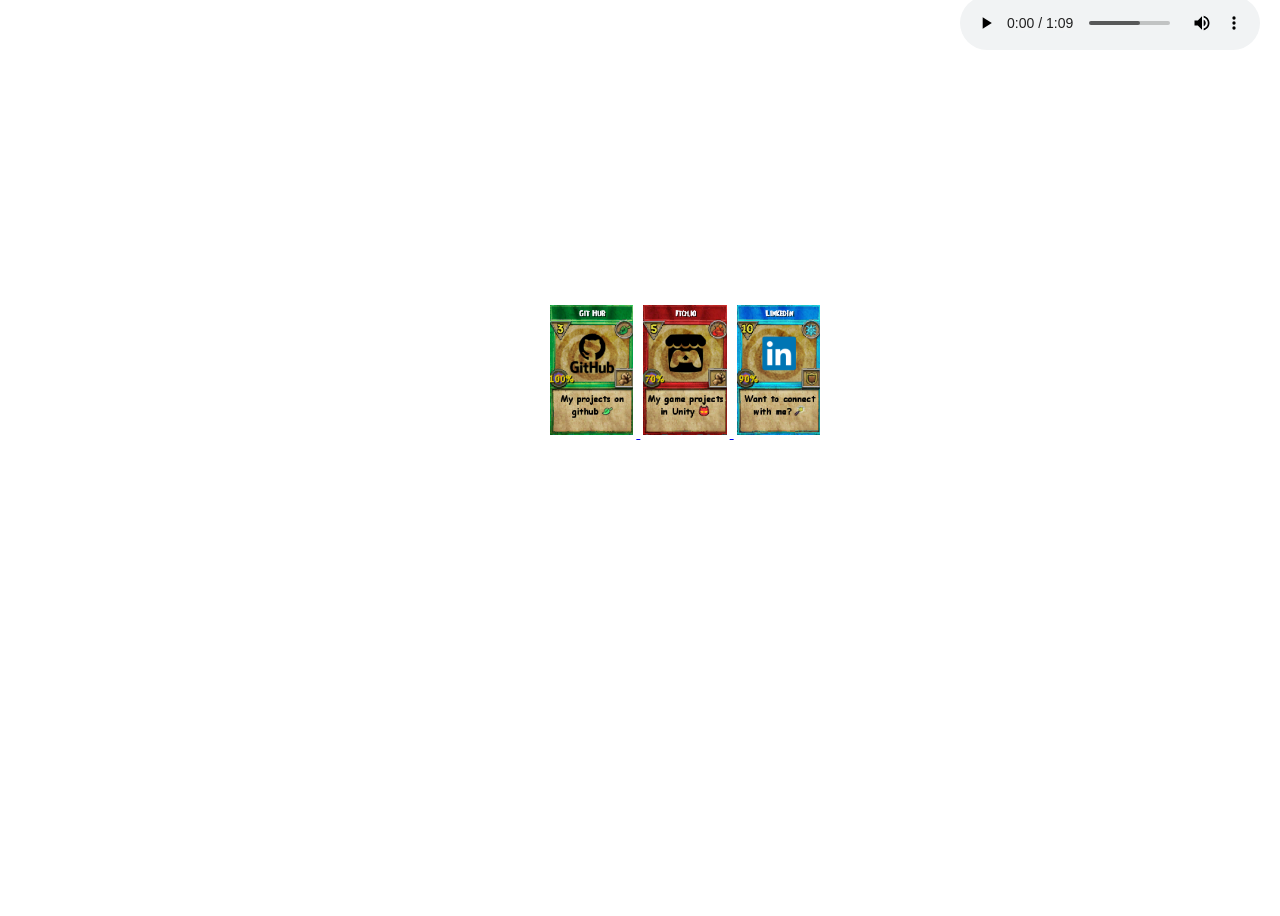
==== index.html @ d1ace274 "First Commit" ====
<!DOCTYPE html> <!-- Menitons its using HTML5-->
<html> <!-- Start of my webpage-->
<head> <!-- defines the page's title, character set, links to stylesheets, and scripts-->
    <meta charset="UTF-8" /> <!-- Universal computer letter property-->
    <title>Portfolio</title><!-- Bookmark name-->
    <link rel="stylesheet" href="layout.css"> <!-- links the location of the casscading style sheet-->
    <link rel="icon" sizes="48x48" href="Images/Ice.png"> <!-- Sets icon for bookmark -->
    <style type="text/css">
</style>
</head>
<body><!-- Information between body is displayed on screen-->
<video autoplay muted loop id="bgVideo">
    <source src="Images/Battle.mp4" type="video/mp4">
</video>
    <audio id="hoverSound" style="display: none;">
    <source src="Audio/SpellHover.wav" type="audio/mpeg" >
    </audio>
    <audio controls id="myAudio" autoplay loop>
    <source src="Audio/Wizard101BattleTheme.mp3" type="audio/mpeg" >
</audio>
    <div class="mycards">
        <div class="borderd">
            <a href="https://github.com/CodeWolfHound" target="_blank" class="image-click-link" id="image-git-link">
                <img src="Images/github wizard101.jpg" class="card" alt="Link to github">
            </a>
            <a href="https://clumsybonesstudio.itch.io/" target="_blank" class="image-click-link" id="image-itch-link">
                <img src="Images/itch wizard101.jpg" class="card" alt="Link to itch">
            </a>
            <a href="https://www.linkedin.com/in/reeni-rivera/" target="_blank" class="image-click-link" id="image-linkedin-link">
                <img src="Images/LinkedInWizard101.jpg" class="card" alt="Link to linked in">
            </a>
        </div>
    </div>
<script>//Plays music when page starts
  document.addEventListener('DOMContentLoaded', function() {
  var audio = document.getElementById('myAudio');
  audio.volume = 0.02; // Set volume to 20%
  audio.play();
});
</script>
<script>//Plays audio sound when hovering over card 
document.addEventListener('DOMContentLoaded', function() {
  var audio = document.getElementById('hoverSound');
  document.querySelectorAll('img').forEach(function(img) {
    img.addEventListener('mouseenter', function() {
      audio.currentTime = 0; // Restart sound
      audio.volume = 0.3
      audio.play();
    });
  });
});
</script>
</body>
</html><!-- end of my webpage-->
---- layout.css ----
body {
    /* background-image: url("Images/27SecBattleFixed.gif");
    background-size: auto; /* Width fills viewport, height stays natural
    background-repeat: no-repeat;
    background-position: center bottom;
    background-attachment: fixed; */
    overflow: hidden;
    cursor: url("Images/w101wandCursor.cur"), auto;
}
audio {
    position: fixed; /* Takes it out of normal flow, relative to viewport */
    bottom: 850px;    /* 20 pixels from the bottom of the screen */
    right: 20px;     /* 20 pixels from the right of the screen */
    z-index: 1000;   /* Ensures it stays on top of other content */
}
.mycards {
  display: flex;
  justify-content: center;
  align-items: center;
  height: 100dvh; 
  z-index:1000 ;
  /* border: 2px solid rgb(194, 236, 7); */
}
.borderd {
  /*border: 2px solid rgb(194, 236, 7);
  outline: 2px solid rgb(248, 10, 10);*/
  height: auto;
  transform: translate(45px,-86px);
}
.card {
  height: 130px;
  margin: 3px;
}
img {
  transition: transform 0.3s;
}
img:hover {
  transform: scale(1.5);      /* Scales image to 120% */
  transition: transform 0.3s; /* Smooth animation */
}
a:hover {
  cursor: url("Images/w101wandCursor.cur"), auto;
}
#bgVideo {
  position: fixed;
  right: 0;
  bottom: 0;
  /* min-width: 100vw;
  min-height: 100vh; */
  min-height: 100vh;
  min-height: 100dvh;
  width: auto;
  height: auto;
  z-index: -1;
  object-fit: cover;
}
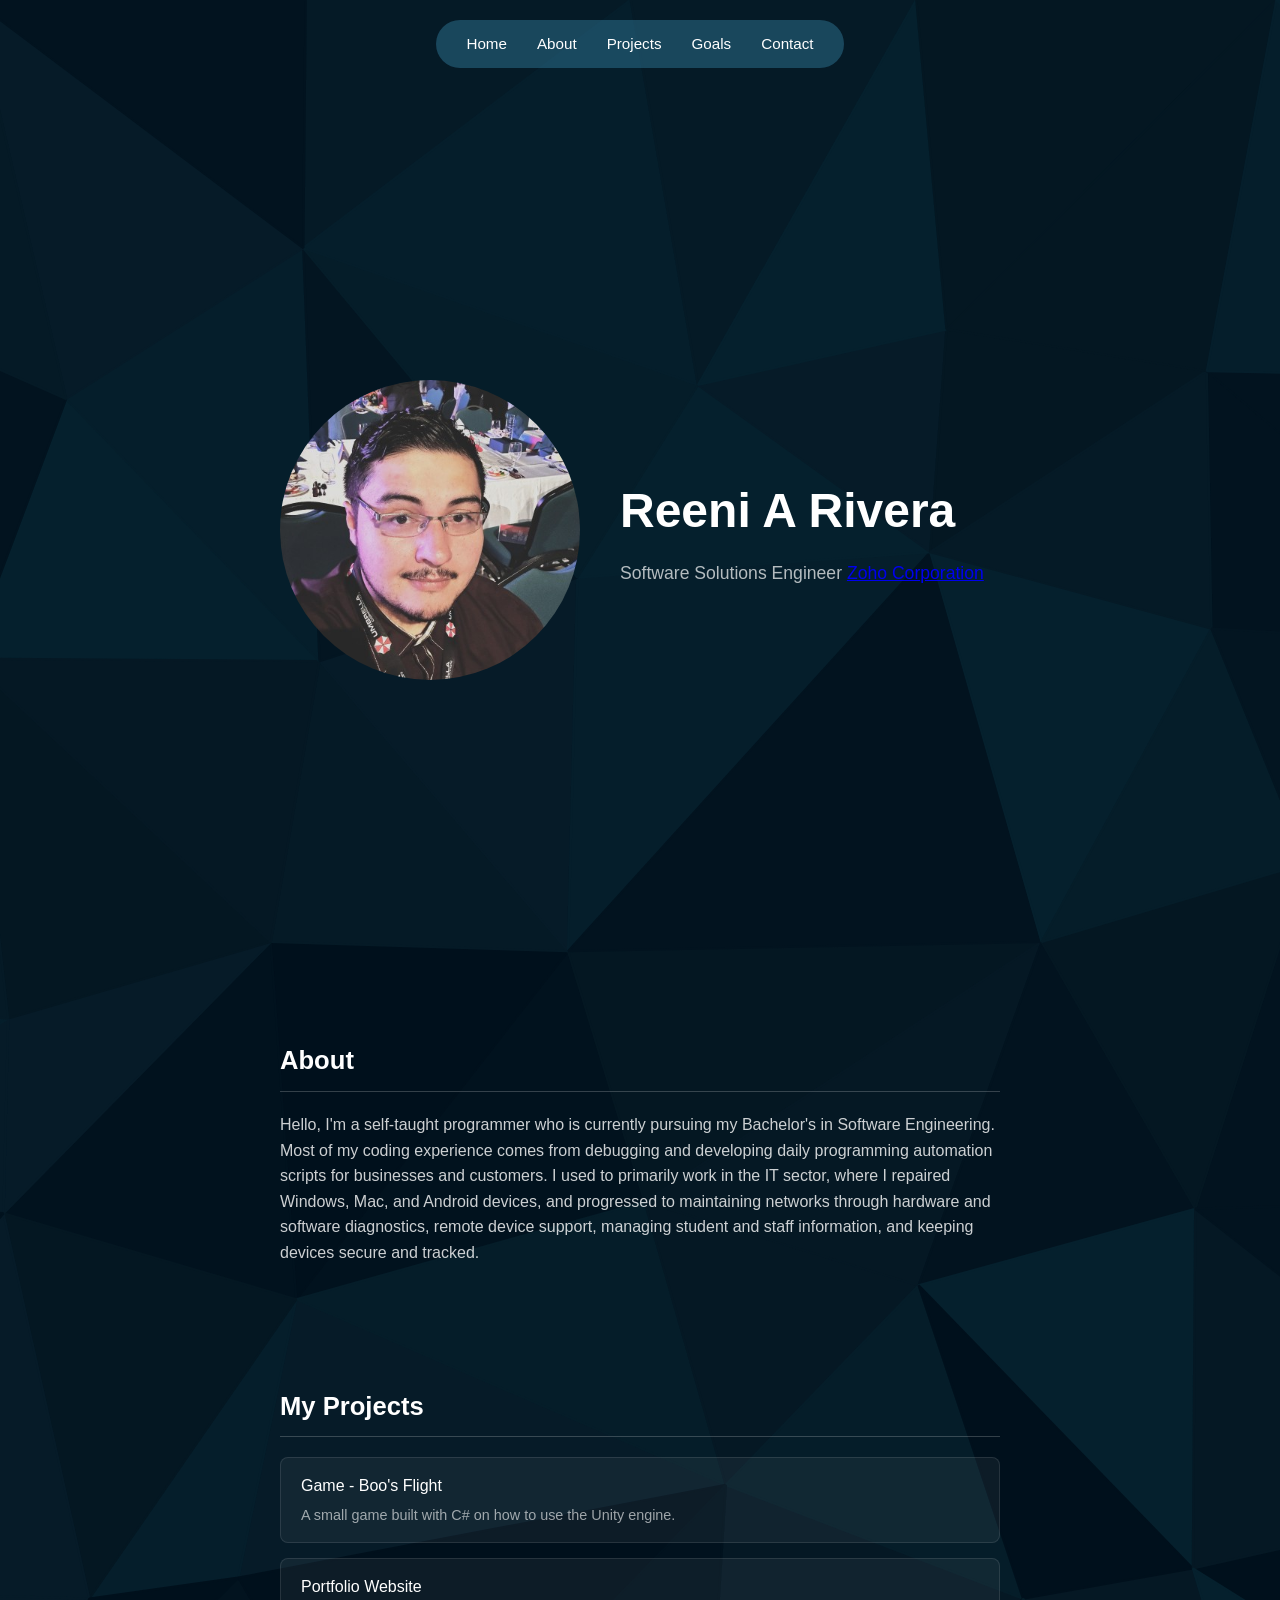
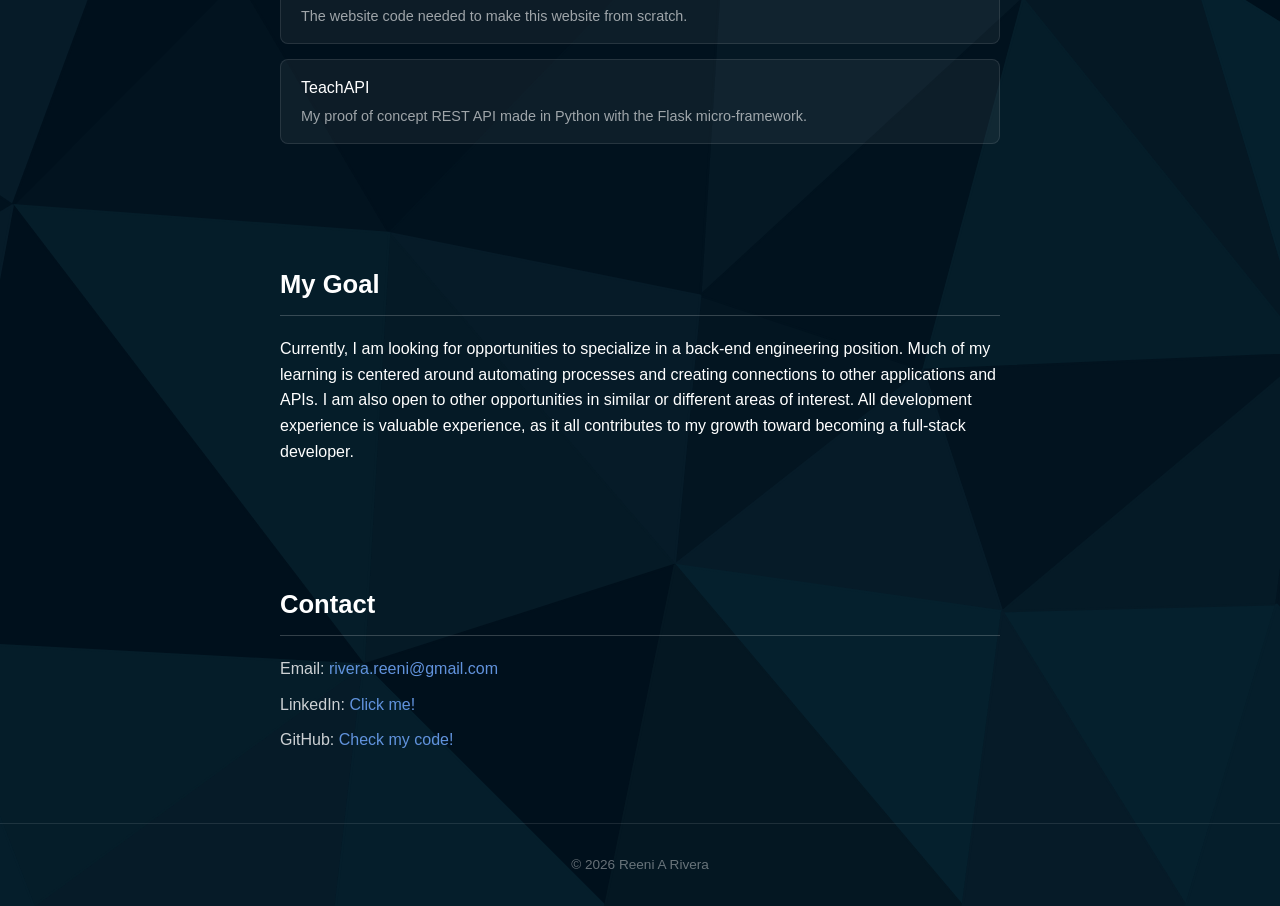
==== commit 58a37d50: "Website overhaul" ====
--- a/index.html
+++ b/index.html
@@ -1,54 +1,77 @@
-<!DOCTYPE html> <!-- Menitons its using HTML5-->
-<html> <!-- Start of my webpage-->
-<head> <!-- defines the page's title, character set, links to stylesheets, and scripts-->
-    <meta charset="UTF-8" /> <!-- Universal computer letter property-->
-    <title>Portfolio</title><!-- Bookmark name-->
-    <link rel="stylesheet" href="layout.css"> <!-- links the location of the casscading style sheet-->
-    <link rel="icon" sizes="48x48" href="Images/Ice.png"> <!-- Sets icon for bookmark -->
-    <style type="text/css">
-</style>
+<!DOCTYPE html>
+<html lang="en">
+<head>
+    <meta charset="UTF-8">
+    <meta name="viewport" content="width=device-width, initial-scale=1.0">
+    <title>Reenis Portfolio</title>
+    <link rel="stylesheet" href="style.css"/>
 </head>
-<body><!-- Information between body is displayed on screen-->
-<video autoplay muted loop id="bgVideo">
-    <source src="Images/Battle.mp4" type="video/mp4">
-</video>
-    <audio id="hoverSound" style="display: none;">
-    <source src="Audio/SpellHover.wav" type="audio/mpeg" >
-    </audio>
-    <audio controls id="myAudio" autoplay loop>
-    <source src="Audio/Wizard101BattleTheme.mp3" type="audio/mpeg" >
-</audio>
-    <div class="mycards">
-        <div class="borderd">
-            <a href="https://github.com/CodeWolfHound" target="_blank" class="image-click-link" id="image-git-link">
-                <img src="Images/github wizard101.jpg" class="card" alt="Link to github">
-            </a>
-            <a href="https://clumsybonesstudio.itch.io/" target="_blank" class="image-click-link" id="image-itch-link">
-                <img src="Images/itch wizard101.jpg" class="card" alt="Link to itch">
-            </a>
-            <a href="https://www.linkedin.com/in/reeni-rivera/" target="_blank" class="image-click-link" id="image-linkedin-link">
-                <img src="Images/LinkedInWizard101.jpg" class="card" alt="Link to linked in">
-            </a>
-        </div>
-    </div>
-<script>//Plays music when page starts
-  document.addEventListener('DOMContentLoaded', function() {
-  var audio = document.getElementById('myAudio');
-  audio.volume = 0.02; // Set volume to 20%
-  audio.play();
-});
-</script>
-<script>//Plays audio sound when hovering over card 
-document.addEventListener('DOMContentLoaded', function() {
-  var audio = document.getElementById('hoverSound');
-  document.querySelectorAll('img').forEach(function(img) {
-    img.addEventListener('mouseenter', function() {
-      audio.currentTime = 0; // Restart sound
-      audio.volume = 0.3
-      audio.play();
-    });
-  });
-});
-</script>
+<body>
+    
+    <header>
+        <nav>
+            <a href="#hero">Home</a>
+            <a href="#about">About</a>
+            <a href="#projects">Projects</a>
+            <a href="#goals">Goals</a>
+            <a href="#contact">Contact</a>
+        </nav>
+    </header>
+    
+    <main>
+
+        <section id="hero">
+            <div class="hero-content">
+                <img src="images/profile.jpeg" alt="Reeni A Rivera" class="profile-img"/>
+                <div class="hero-text">
+                    <h1>Reeni A Rivera</h1>
+                    <p>Software Solutions Engineer 
+                        <a href="https://www.zoho.com/" target="_blank" rel="noopener noreferrer">Zoho Corporation</a>
+                    </p>
+                </div>
+            </div>
+        </section>
+
+        <section id="about">
+            <h2>About</h2>
+            <p>Hello, I'm a self-taught programmer who is currently pursuing my Bachelor's in Software Engineering. Most of my coding experience comes from debugging and developing daily programming automation scripts for businesses and customers. I used to primarily work in the IT sector, where I repaired Windows, Mac, and Android devices, and progressed to maintaining networks through hardware and software diagnostics, remote device support, managing student and staff information, and keeping devices secure and tracked.</p>
+        </section>
+
+        <section id="projects">
+            <h2>My Projects</h2>
+            <ul class="project-list">
+                <li>
+                    <a href="https://clumsybonesstudio.itch.io/boos-flight" target="_blank" rel="noopener noreferrer">Game - Boo's Flight</a>
+                    <p>A small game built with C# on how to use the Unity engine.</p>
+                </li>
+                <li>
+                    <a href="https://github.com/CodeWolfHound/portfolio-website" target="_blank" rel="noopener noreferrer">Portfolio Website</a>
+                    <p>The website code needed to make this website from scratch.</p>
+                </li>
+                <li>
+                    <a href="https://github.com/CodeWolfHound/TeachAPI" target="_blank" rel="noopener noreferrer">TeachAPI</a>
+                    <p>My proof of concept REST API made in Python with the Flask micro-framework.</p>
+                </li>
+            </ul>
+        </section>
+
+        <section id="goals">
+            <h2>My Goal</h2>
+            <p>Currently, I am looking for opportunities to specialize in a back-end engineering position. Much of my learning is centered around automating processes and creating connections to other applications and APIs. I am also open to other opportunities in similar or different areas of interest. All development experience is valuable experience, as it all contributes to my growth toward becoming a full-stack developer. </p>
+        </section>
+
+        <section id="contact">
+            <h2>Contact</h2>
+            <p>Email: <a href="mailto:rivera.reeni@gmail.com">rivera.reeni@gmail.com</a></p>
+            <p>LinkedIn: <a href="https://www.linkedin.com/in/reeni-rivera/" target="_blank" rel="noopener noreferrer">Click me!</a></p>
+            <p>GitHub: <a href="https://github.com/CodeWolfHound" target="_blank" rel="noopener noreferrer">Check my code!</a></p>
+        </section>
+
+    </main>
+
+    <footer>
+        <p>&copy; 2026 Reeni A Rivera</p>
+    </footer>
+
 </body>
-</html><!-- end of my webpage-->
+</html>
--- a/style.css
+++ b/style.css
@@ -0,0 +1,131 @@
+* {
+    margin: 0;
+    padding: 0;
+    box-sizing: border-box;
+}
+body {
+    background-image: url('images/polygrid.svg');
+    background-position: bottom;
+    background-size: cover;
+    background-repeat: no-repeat;
+    background-color: #1a1a1a;
+    min-height: 100vh;
+    color: rgb(255, 255, 255);
+    font-family: 'Segoe UI', sans-serif;
+    line-height: 1.6;
+}
+header {
+    position: fixed;
+    top: 0;
+    left: 0;
+    width: 100%;
+    padding: 20px 40px;
+    display: flex;
+    justify-content: center;
+    z-index: 1000;
+}
+nav {
+    display: flex;
+    gap: 30px;
+    background-color: rgba(55, 132, 167, 0.425);
+    border-radius: 50px;
+    padding: 12px 30px;
+}
+nav a {
+    color: rgb(255, 255, 255);
+    text-decoration: none;
+    font-size: 0.95rem;
+}
+nav a:hover {
+    text-decoration: underline;
+}
+main {
+    padding-top: 80px;
+}
+section {
+    padding: 60px 40px;
+    max-width: 800px;
+    margin: 0 auto;
+}
+#hero {
+    min-height: 100vh;
+    display: flex;
+    flex-direction: column;
+    justify-content: center;
+    align-items: flex-start;
+    max-width: 800px;
+    margin: 0 auto;
+}
+#hero h1 {
+    font-size: 3rem;
+    margin-bottom: 10px;
+}
+#hero p {
+    font-size: 1.1rem;
+    color: rgba(255, 255, 255, 0.7);
+}
+h2 {
+    font-size: 1.6rem;
+    margin-bottom: 20px;
+    padding-bottom: 10px;
+    border-bottom: 1px solid rgba(255, 255, 255, 0.2);
+}
+#about p {
+    color: rgba(255, 255, 255, 0.8);
+}
+.project-list {
+    list-style: none;
+    display: flex;
+    flex-direction: column;
+    gap: 15px;
+}
+.project-list li {
+    padding: 15px 20px;
+    background-color: rgba(255, 255, 255, 0.05);
+    border-radius: 8px;
+    border: 1px solid rgba(255, 255, 255, 0.1);
+}
+.project-list a {
+    color: rgb(255, 255, 255);
+    text-decoration: none;
+    font-size: 1rem;
+}
+.project-list a:hover {
+    text-decoration: underline;
+}
+.project-list p {
+    color: rgba(255, 255, 255, 0.6);
+    font-size: 0.9rem;
+    margin-top: 5px;
+}
+.hero-content {
+    display: flex;
+    flex-direction: row;
+    align-items: center;
+    gap: 40px;
+}
+.profile-img {
+    width: 300px;
+    height: 300px;
+    border-radius: 50%;
+    object-fit: cover;
+    flex-shrink: 0;
+}
+#contact p {
+    color: rgba(255, 255, 255, 0.8);
+    margin-bottom: 10px;
+}
+#contact a {
+    color: rgb(97, 147, 221);
+    text-decoration: none;
+}
+#contact a:hover {
+    text-decoration: underline;
+}
+footer {
+    text-align: center;
+    padding: 30px 40px;
+    color: rgba(255, 255, 255, 0.4);
+    font-size: 0.85rem;
+    border-top: 1px solid rgba(255, 255, 255, 0.1);
+}
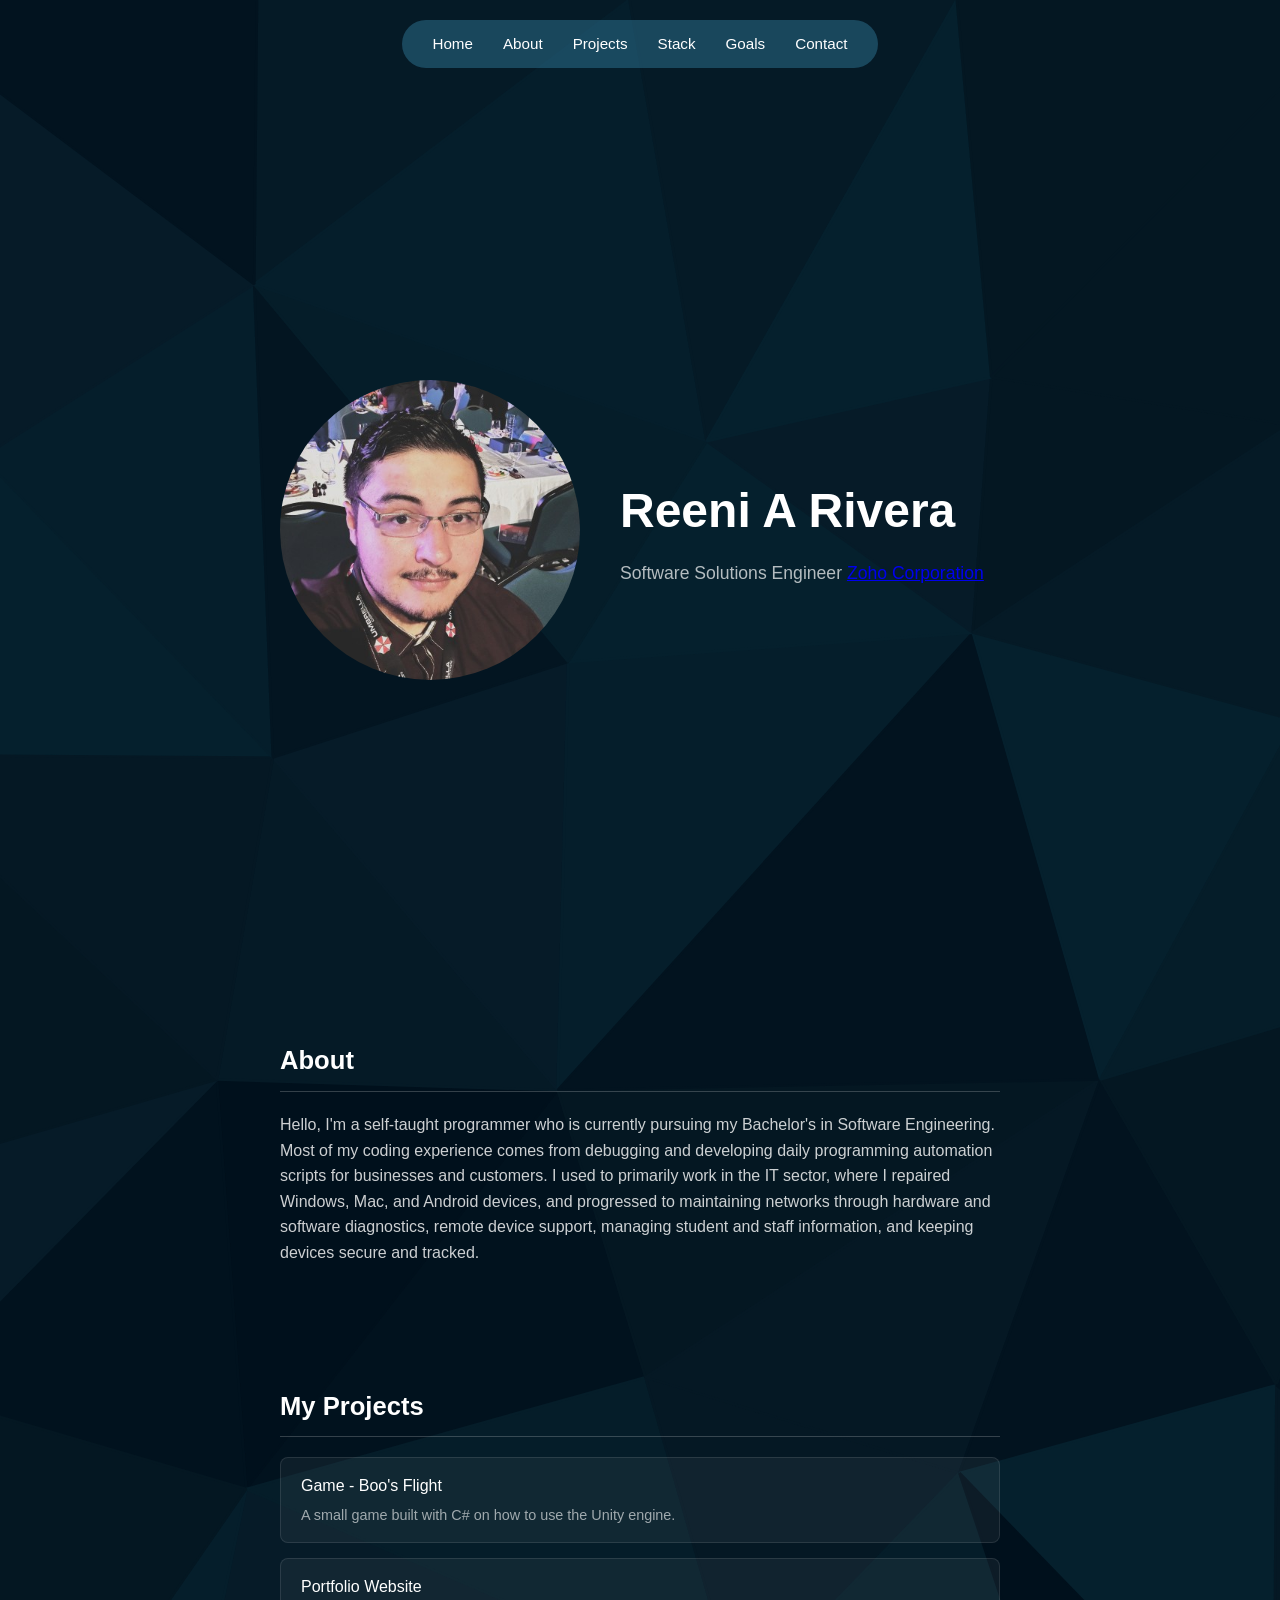
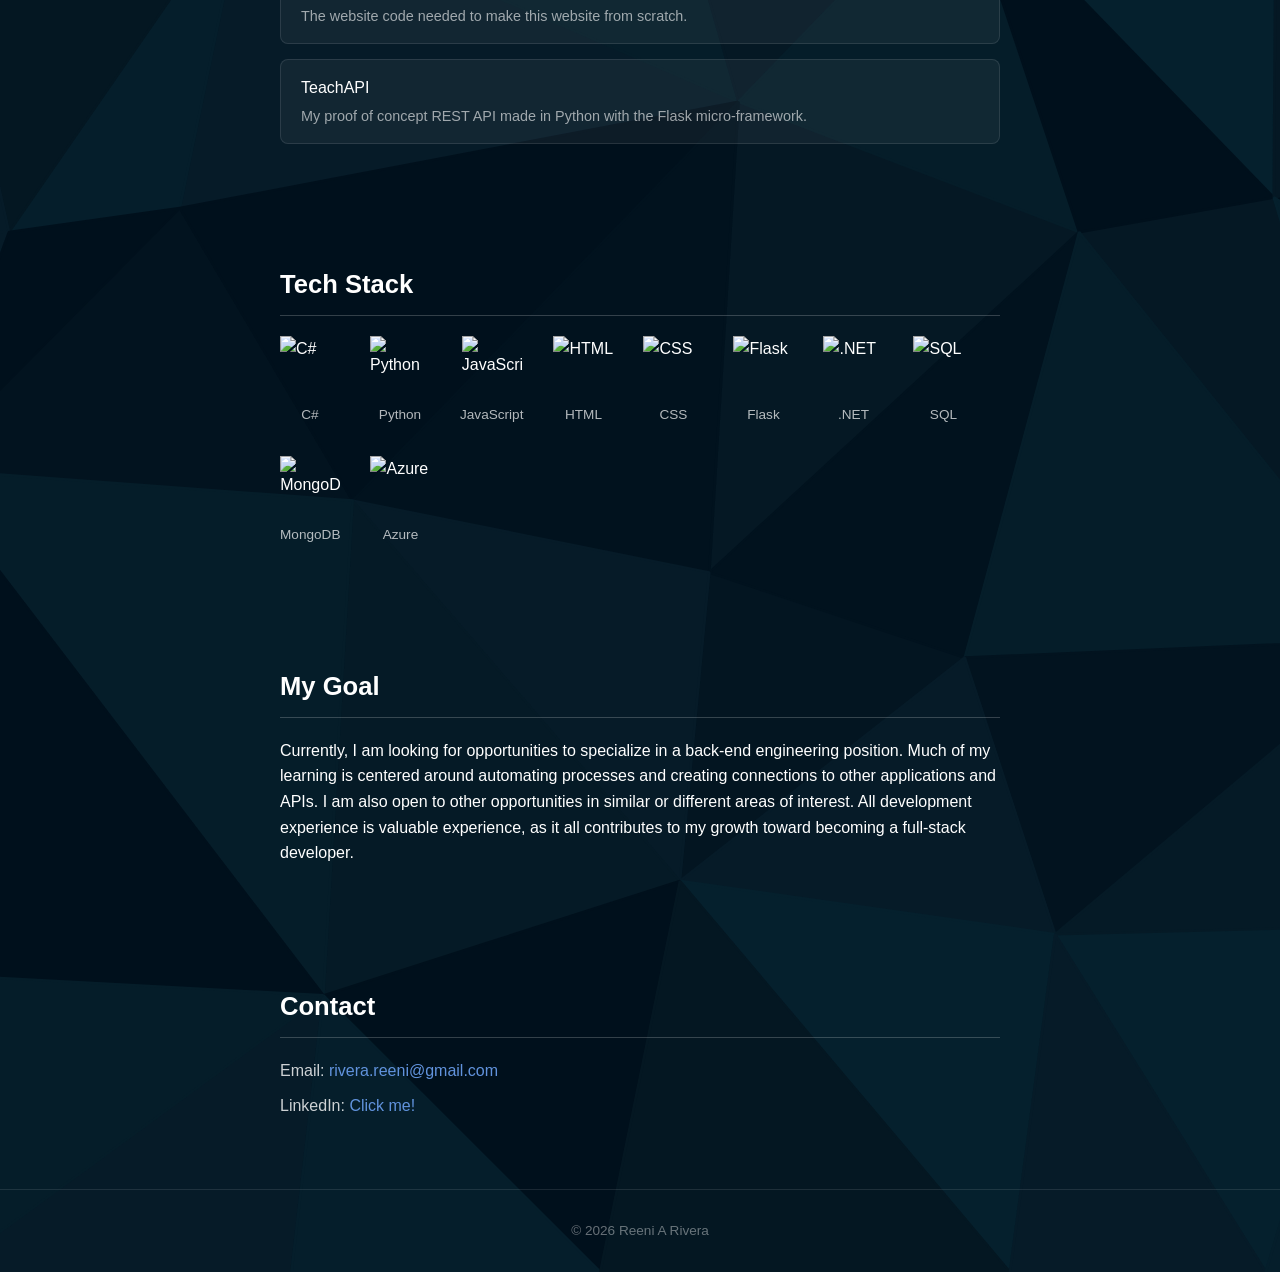
==== commit 3f950d09: "Added tech stack section" ====
--- a/index.html
+++ b/index.html
@@ -7,36 +7,32 @@
     <link rel="stylesheet" href="style.css"/>
 </head>
 <body>
-    
     <header>
         <nav>
             <a href="#hero">Home</a>
             <a href="#about">About</a>
             <a href="#projects">Projects</a>
+            <a href="#stack">Stack</a>
             <a href="#goals">Goals</a>
             <a href="#contact">Contact</a>
         </nav>
     </header>
-    
     <main>
-
         <section id="hero">
             <div class="hero-content">
                 <img src="images/profile.jpeg" alt="Reeni A Rivera" class="profile-img"/>
                 <div class="hero-text">
                     <h1>Reeni A Rivera</h1>
-                    <p>Software Solutions Engineer 
+                    <p>Software Solutions Engineer
                         <a href="https://www.zoho.com/" target="_blank" rel="noopener noreferrer">Zoho Corporation</a>
                     </p>
                 </div>
             </div>
         </section>
-
         <section id="about">
             <h2>About</h2>
             <p>Hello, I'm a self-taught programmer who is currently pursuing my Bachelor's in Software Engineering. Most of my coding experience comes from debugging and developing daily programming automation scripts for businesses and customers. I used to primarily work in the IT sector, where I repaired Windows, Mac, and Android devices, and progressed to maintaining networks through hardware and software diagnostics, remote device support, managing student and staff information, and keeping devices secure and tracked.</p>
         </section>
-
         <section id="projects">
             <h2>My Projects</h2>
             <ul class="project-list">
@@ -54,24 +50,63 @@
                 </li>
             </ul>
         </section>
-
+        <section id="stack">
+            <h2>Tech Stack</h2>
+            <ul class="stack-list">
+                <li>
+                    <img src="https://cdn.jsdelivr.net/gh/devicons/devicon/icons/csharp/csharp-original.svg" alt="C#"/>
+                    <span>C#</span>
+                </li>
+                <li>
+                    <img src="https://cdn.jsdelivr.net/gh/devicons/devicon/icons/python/python-original.svg" alt="Python"/>
+                    <span>Python</span>
+                </li>
+                <li>
+                    <img src="https://cdn.jsdelivr.net/gh/devicons/devicon/icons/javascript/javascript-original.svg" alt="JavaScript"/>
+                    <span>JavaScript</span>
+                </li>
+                <li>
+                    <img src="https://cdn.jsdelivr.net/gh/devicons/devicon/icons/html5/html5-original.svg" alt="HTML"/>
+                    <span>HTML</span>
+                </li>
+                <li>
+                    <img src="https://cdn.jsdelivr.net/gh/devicons/devicon/icons/css3/css3-original.svg" alt="CSS"/>
+                    <span>CSS</span>
+                </li>
+                <li>
+                    <img src="https://cdn.jsdelivr.net/gh/devicons/devicon/icons/flask/flask-original.svg" alt="Flask"/>
+                    <span>Flask</span>
+                </li>
+                <li>
+                    <img src="https://cdn.jsdelivr.net/gh/devicons/devicon/icons/dotnetcore/dotnetcore-original.svg" alt=".NET"/>
+                    <span>.NET</span>
+                </li>
+                <li>
+                    <img src="https://cdn.jsdelivr.net/gh/devicons/devicon/icons/azuresqldatabase/azuresqldatabase-original.svg" alt="SQL"/>
+                    <span>SQL</span>
+                </li>
+                <li>
+                    <img src="https://cdn.jsdelivr.net/gh/devicons/devicon/icons/mongodb/mongodb-original.svg" alt="MongoDB"/>
+                    <span>MongoDB</span>
+                </li>
+                <li>
+                    <img src="https://cdn.jsdelivr.net/gh/devicons/devicon/icons/azure/azure-original.svg" alt="Azure"/>
+                    <span>Azure</span>
+                </li>
+            </ul>
+        </section>
         <section id="goals">
             <h2>My Goal</h2>
-            <p>Currently, I am looking for opportunities to specialize in a back-end engineering position. Much of my learning is centered around automating processes and creating connections to other applications and APIs. I am also open to other opportunities in similar or different areas of interest. All development experience is valuable experience, as it all contributes to my growth toward becoming a full-stack developer. </p>
+            <p>Currently, I am looking for opportunities to specialize in a back-end engineering position. Much of my learning is centered around automating processes and creating connections to other applications and APIs. I am also open to other opportunities in similar or different areas of interest. All development experience is valuable experience, as it all contributes to my growth toward becoming a full-stack developer.</p>
         </section>
-
         <section id="contact">
             <h2>Contact</h2>
             <p>Email: <a href="mailto:rivera.reeni@gmail.com">rivera.reeni@gmail.com</a></p>
             <p>LinkedIn: <a href="https://www.linkedin.com/in/reeni-rivera/" target="_blank" rel="noopener noreferrer">Click me!</a></p>
-            <p>GitHub: <a href="https://github.com/CodeWolfHound" target="_blank" rel="noopener noreferrer">Check my code!</a></p>
         </section>
-
     </main>
-
     <footer>
         <p>&copy; 2026 Reeni A Rivera</p>
     </footer>
-
 </body>
 </html>
--- a/style.css
+++ b/style.css
@@ -128,4 +128,25 @@
     color: rgba(255, 255, 255, 0.4);
     font-size: 0.85rem;
     border-top: 1px solid rgba(255, 255, 255, 0.1);
+}
+.stack-list {
+    list-style: none;
+    display: flex;
+    flex-direction: row;
+    flex-wrap: wrap;
+    gap: 30px;
+}
+.stack-list li {
+    display: flex;
+    flex-direction: column;
+    align-items: center;
+    gap: 8px;
+}
+.stack-list img {
+    width: 60px;
+    height: 60px;
+}
+.stack-list span {
+    font-size: 0.85rem;
+    color: rgba(255, 255, 255, 0.7);
 }
